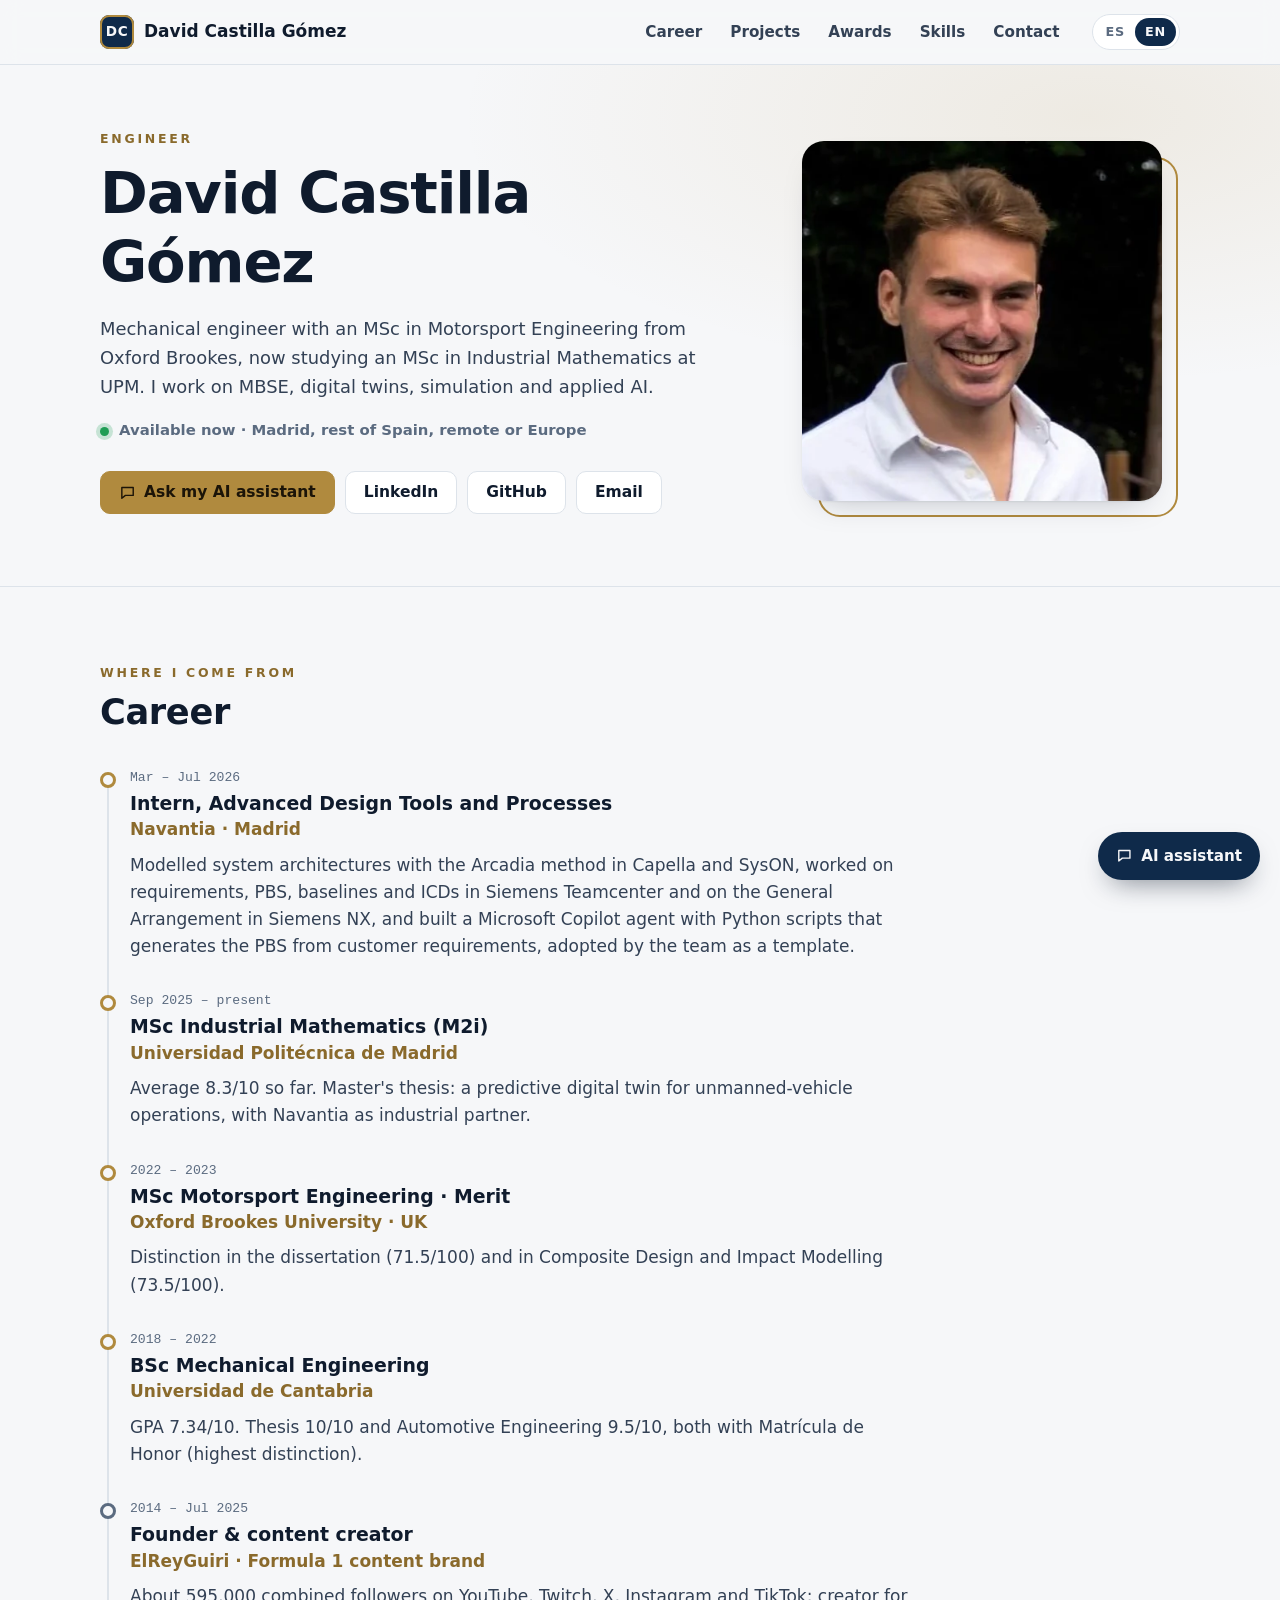
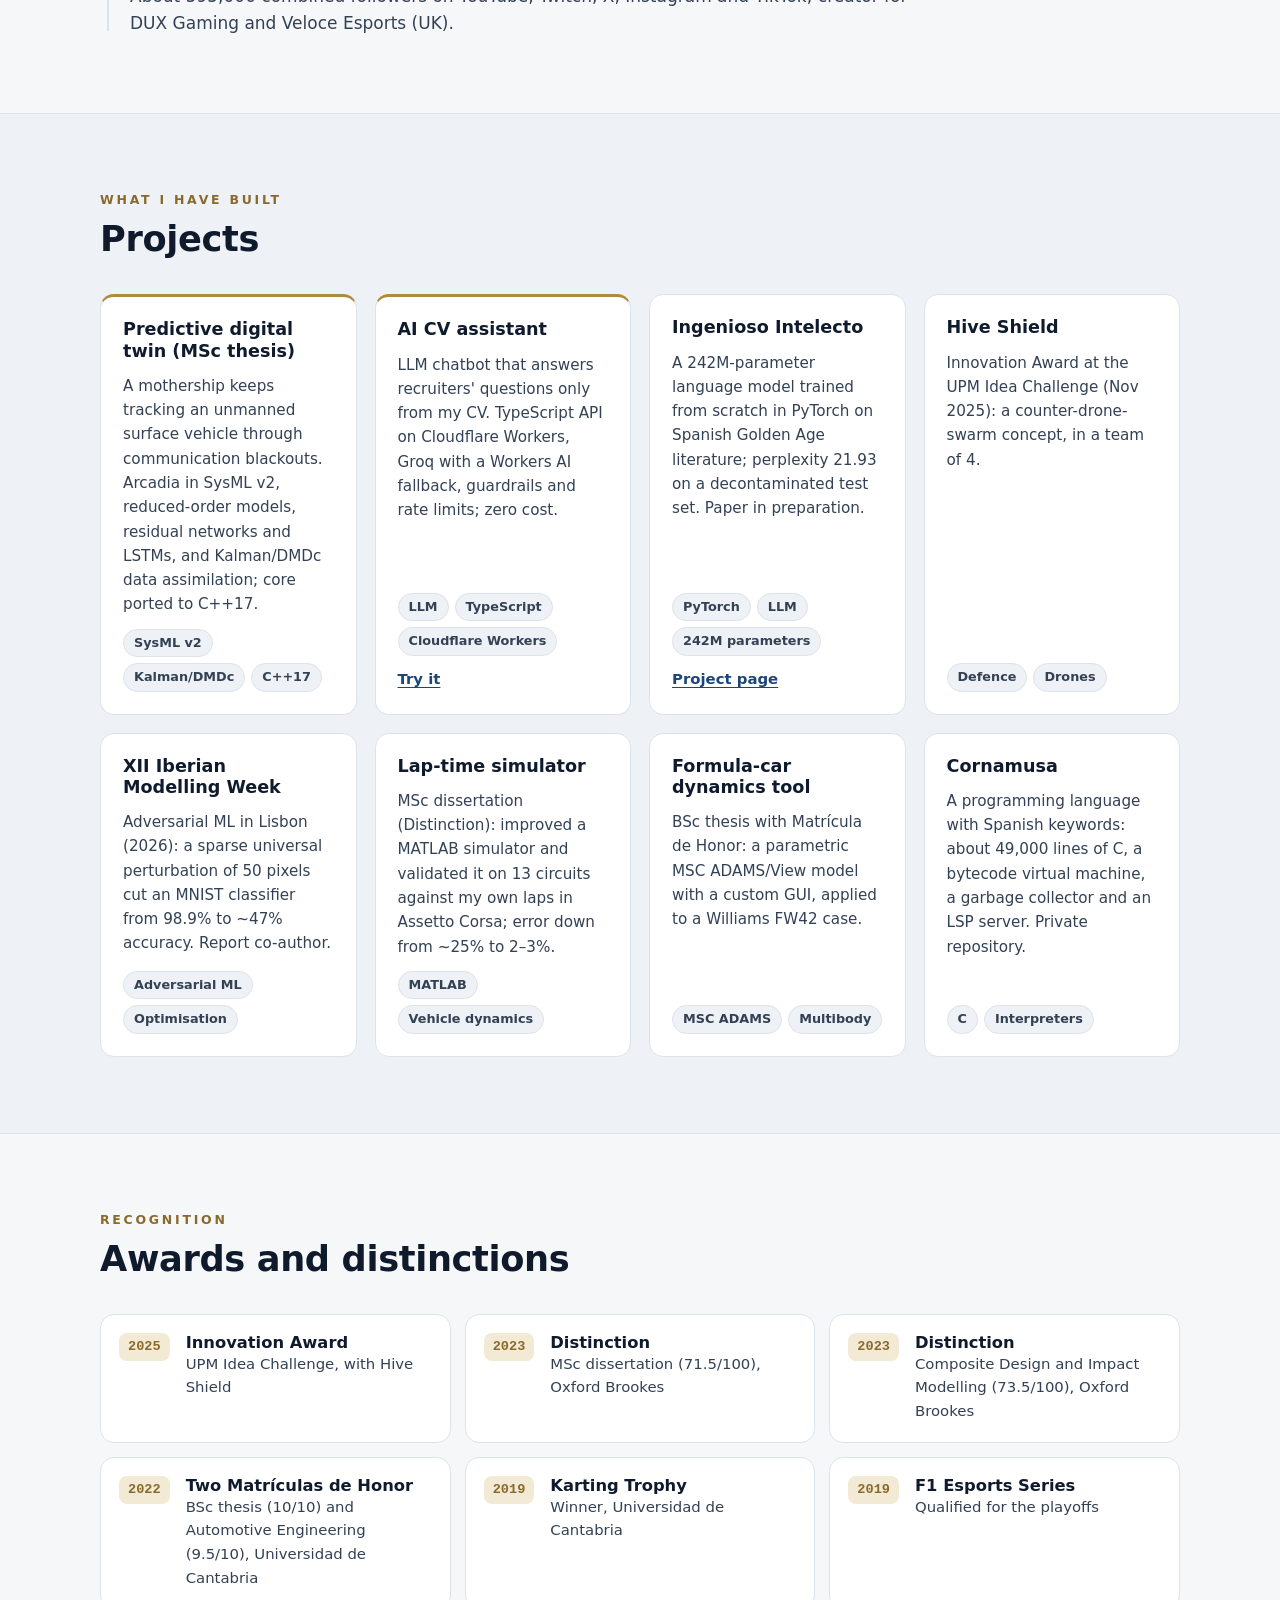
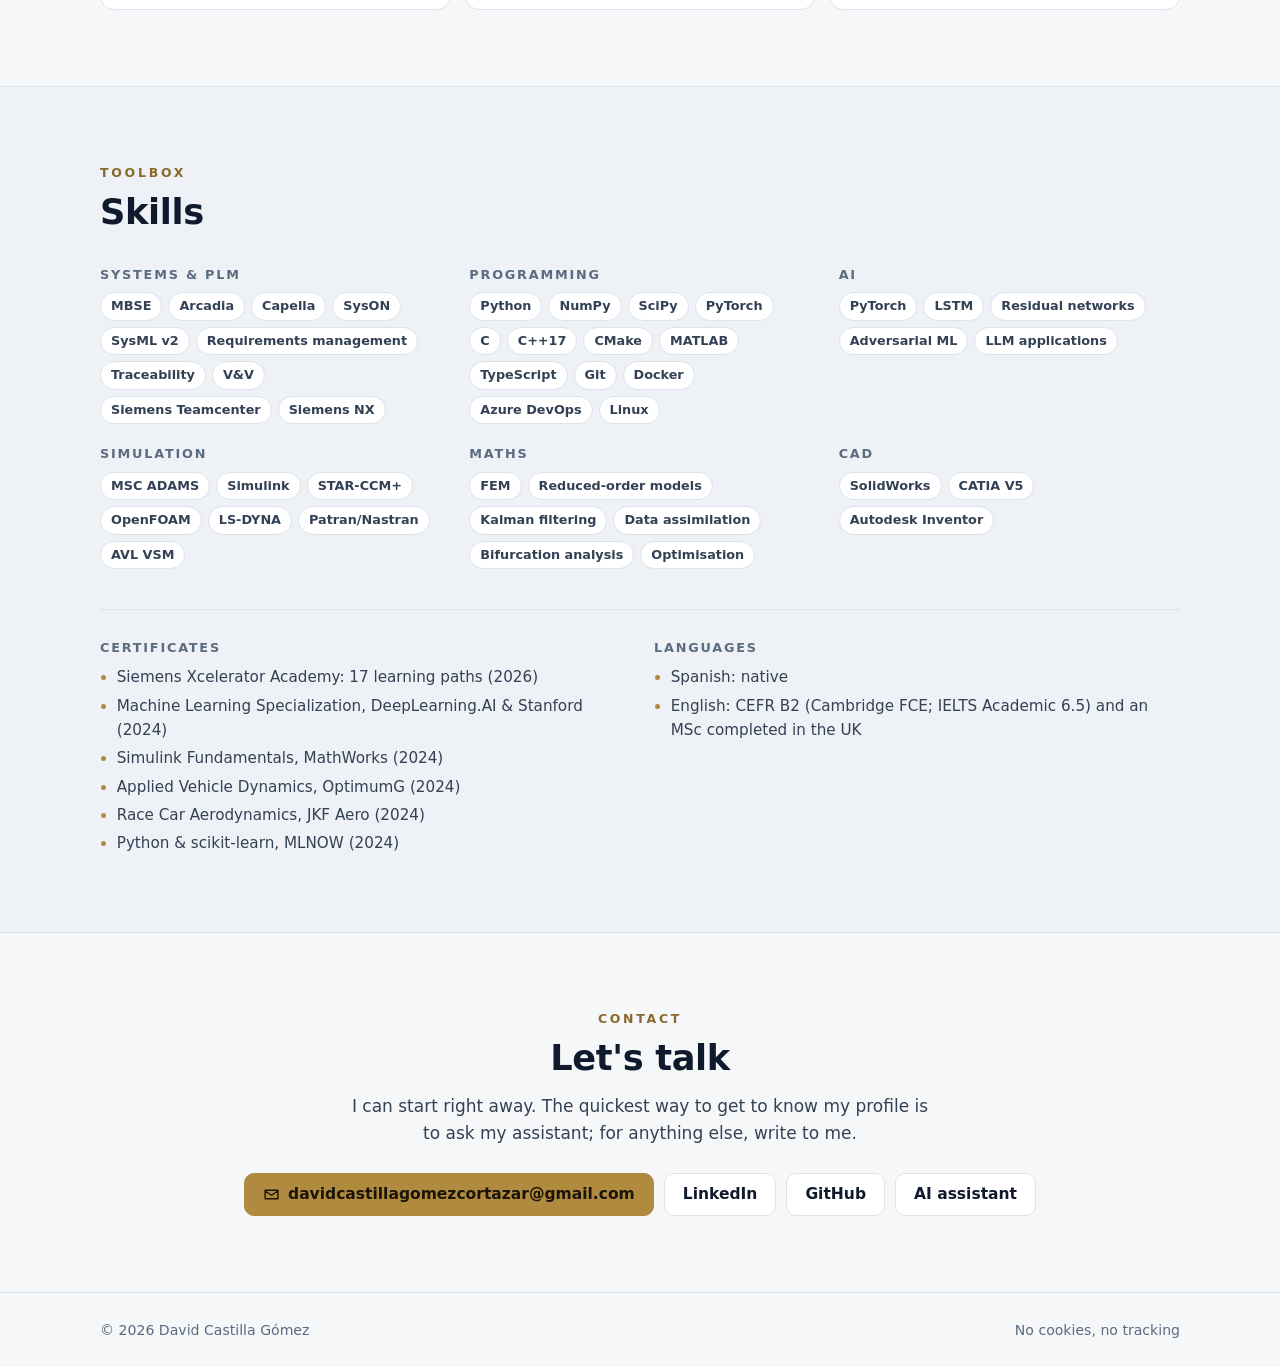
==== index.html @ 148edd73 "Web personal de David Castilla Gómez" ====
<!doctype html>
<html lang="es">
<head>
  <meta charset="utf-8">
  <meta name="viewport" content="width=device-width, initial-scale=1">
  <meta http-equiv="Content-Security-Policy"
        content="default-src 'self'; script-src 'self'; style-src 'self'; img-src 'self' data:; frame-src 'self'; connect-src 'none'; base-uri 'none'; form-action 'none'; object-src 'none'">
  <meta name="referrer" content="strict-origin-when-cross-origin">
  <meta name="theme-color" content="#f6f7f9" media="(prefers-color-scheme: light)">
  <meta name="theme-color" content="#0a111c" media="(prefers-color-scheme: dark)">
  <title>David Castilla Gómez · Ingeniero</title>
  <meta name="description" content="Ingeniero: MBSE, gemelos digitales, simulación e IA aplicada. Pregunta a mi asistente de IA por mi perfil.">
  <link rel="icon" href="favicon.svg" type="image/svg+xml">
  <link rel="stylesheet" href="web.css">
  <script src="web.js" defer></script>
</head>
<body>
  <a class="skip-link" href="#main" data-i18n="skip">Saltar al contenido</a>

  <header class="topbar">
    <div class="container topbar-inner">
      <a class="brand" href="#top" aria-label="David Castilla Gómez">
        <span class="brand-mark" aria-hidden="true">DC</span>
        <span class="brand-name">David Castilla Gómez</span>
      </a>

      <nav class="nav" data-i18n-aria="navLabel" aria-label="Secciones">
        <button type="button" class="nav-toggle" aria-expanded="false" aria-controls="nav-list"
                data-i18n-aria="menu" aria-label="Menú">
          <svg viewBox="0 0 24 24" aria-hidden="true" focusable="false"><path d="M4 7h16M4 12h16M4 17h16"/></svg>
        </button>
        <ul id="nav-list" class="nav-list">
          <li><a href="#trayectoria" data-i18n="navPath">Trayectoria</a></li>
          <li><a href="#proyectos" data-i18n="navProjects">Proyectos</a></li>
          <li><a href="#premios" data-i18n="navAwards">Premios</a></li>
          <li><a href="#habilidades" data-i18n="navSkills">Habilidades</a></li>
          <li><a href="#contacto" data-i18n="navContact">Contacto</a></li>
        </ul>
      </nav>

      <div class="lang-switch" role="group" data-i18n-aria="langGroup" aria-label="Idioma">
        <button type="button" class="lang-button" data-lang="es" aria-pressed="true" lang="es">ES</button>
        <button type="button" class="lang-button" data-lang="en" aria-pressed="false" lang="en">EN</button>
      </div>
    </div>
  </header>

  <main id="main">
    <!-- ------------------------------------------------------------------ portada -->
    <section class="hero" id="top">
      <div class="container hero-inner">
        <div class="hero-text">
          <p class="kicker" data-i18n="kicker">Ingeniero</p>
          <h1>David Castilla Gómez</h1>
          <p class="lead" data-i18n="lead">Ingeniero mecánico con un MSc en Motorsport Engineering por Oxford Brookes, cursando el Máster en Matemática Industrial en la UPM. Trabajo en MBSE, gemelos digitales, simulación e IA aplicada.</p>
          <p class="availability"><span class="pulse" aria-hidden="true"></span><span data-i18n="availability">Disponible ya · Madrid, resto de España, remoto o Europa</span></p>
          <div class="hero-actions">
            <button type="button" class="btn btn-primary js-open-chat">
              <svg viewBox="0 0 24 24" aria-hidden="true" focusable="false"><path d="M4 5h16v11H9l-5 4z"/></svg>
              <span data-i18n="ctaChat">Pregunta a mi asistente de IA</span>
            </button>
            <a class="btn btn-ghost" href="https://www.linkedin.com/in/david-castilla-gomez/" rel="noopener noreferrer">LinkedIn</a>
            <a class="btn btn-ghost" href="https://github.com/David-Castilla-Gomez" rel="noopener noreferrer">GitHub</a>
            <a class="btn btn-ghost" href="mailto:davidcastillagomezcortazar@gmail.com">Email</a>
          </div>
        </div>
        <figure class="portrait">
          <picture>
            <source srcset="img/david.webp" type="image/webp">
            <img src="img/david.jpg" width="433" height="433" alt="David Castilla Gómez" data-i18n-alt="photoAlt">
          </picture>
        </figure>
      </div>
    </section>

    <!-- ------------------------------------------------------------------ trayectoria -->
    <section class="section" id="trayectoria" aria-labelledby="t-path">
      <div class="container">
        <p class="eyebrow" data-i18n="pathEyebrow">De dónde vengo</p>
        <h2 id="t-path" data-i18n="pathTitle">Trayectoria</h2>
        <ol class="timeline">
          <li class="tl-item">
            <p class="tl-date" data-i18n="p1date">mar – jul 2026</p>
            <h3 data-i18n="p1title">Becario en Herramientas y Procesos de Diseño Avanzados</h3>
            <p class="tl-org" data-i18n="p1org">Navantia · Madrid</p>
            <p data-i18n="p1text">Modelé arquitecturas con el método Arcadia en Capella y SysON, trabajé en requisitos, PBS, líneas base e ICD en Siemens Teamcenter y en la Disposición General en Siemens NX, y desarrollé un agente de Microsoft Copilot con scripts de Python que genera el PBS a partir de los requisitos del cliente, adoptado por el equipo como plantilla.</p>
          </li>
          <li class="tl-item">
            <p class="tl-date" data-i18n="p2date">sep 2025 – actualidad</p>
            <h3 data-i18n="p2title">Máster en Matemática Industrial (M2i)</h3>
            <p class="tl-org" data-i18n="p2org">Universidad Politécnica de Madrid</p>
            <p data-i18n="p2text">Media de 8,3/10 hasta ahora. TFM: gemelo digital predictivo para operaciones con vehículos no tripulados, con Navantia como socio industrial.</p>
          </li>
          <li class="tl-item">
            <p class="tl-date">2022 – 2023</p>
            <h3 data-i18n="p3title">MSc Motorsport Engineering · Merit</h3>
            <p class="tl-org" data-i18n="p3org">Oxford Brookes University · Reino Unido</p>
            <p data-i18n="p3text">Distinction en el proyecto final (71,5/100) y en Composite Design and Impact Modelling (73,5/100).</p>
          </li>
          <li class="tl-item">
            <p class="tl-date">2018 – 2022</p>
            <h3 data-i18n="p4title">Grado en Ingeniería Mecánica</h3>
            <p class="tl-org">Universidad de Cantabria</p>
            <p data-i18n="p4text">Nota media 7,34/10. TFG 10/10 y Automóviles 9,5/10, ambos con Matrícula de Honor.</p>
          </li>
          <li class="tl-item tl-item-side">
            <p class="tl-date" data-i18n="p5date">2014 – jul 2025</p>
            <h3 data-i18n="p5title">Fundador y creador de contenido</h3>
            <p class="tl-org" data-i18n="p5org">ElReyGuiri · marca de contenido de Fórmula 1</p>
            <p data-i18n="p5text">Unos 595.000 seguidores entre YouTube, Twitch, X, Instagram y TikTok; creador para DUX Gaming y Veloce Esports (Reino Unido).</p>
          </li>
        </ol>
      </div>
    </section>

    <!-- ------------------------------------------------------------------ proyectos -->
    <section class="section section-alt" id="proyectos" aria-labelledby="t-projects">
      <div class="container">
        <p class="eyebrow" data-i18n="projectsEyebrow">Lo que he construido</p>
        <h2 id="t-projects" data-i18n="projectsTitle">Proyectos</h2>
        <div class="cards">
          <article class="card card-feature">
            <h3 data-i18n="c1title">Gemelo digital predictivo (TFM)</h3>
            <p data-i18n="c1text">Una nave nodriza mantiene el seguimiento de un vehículo de superficie no tripulado durante cortes de comunicaciones. Arcadia en SysML v2, modelos de orden reducido, redes residuales y LSTM y asimilación de datos Kalman/DMDc; núcleo reescrito en C++17.</p>
            <ul class="tags"><li>SysML v2</li><li>Kalman/DMDc</li><li>C++17</li></ul>
          </article>
          <article class="card card-feature">
            <h3 data-i18n="c2title">Asistente de CV con IA</h3>
            <p data-i18n="c2text">Chatbot LLM que responde a reclutadores solo con mi CV. API en TypeScript sobre Cloudflare Workers, Groq con respaldo en Workers AI, salvaguardas y límites de uso; coste cero.</p>
            <ul class="tags"><li>LLM</li><li>TypeScript</li><li>Cloudflare Workers</li></ul>
            <button type="button" class="card-link js-open-chat" data-i18n="c2cta">Pruébalo</button>
          </article>
          <article class="card">
            <h3>Ingenioso Intelecto</h3>
            <p data-i18n="c3text">Modelo de lenguaje de 242M parámetros entrenado desde cero en PyTorch con literatura del Siglo de Oro; perplejidad 21,93 en un conjunto de prueba descontaminado. Artículo en preparación.</p>
            <ul class="tags"><li>PyTorch</li><li>LLM</li><li data-i18n="c3tag">242M parámetros</li></ul>
            <a class="card-link" href="https://github.com/David-Castilla-Gomez/ingenioso-intelecto" rel="noopener noreferrer" data-i18n="c3cta">Página del proyecto</a>
          </article>
          <article class="card">
            <h3>Hive Shield</h3>
            <p data-i18n="c4text">Premio a la Innovación en el UPM Idea Challenge (nov 2025): concepto contra enjambres de drones, en un equipo de 4.</p>
            <ul class="tags"><li data-i18n="c4tag1">Defensa</li><li>Drones</li></ul>
          </article>
          <article class="card">
            <h3>XII Iberian Modelling Week</h3>
            <p data-i18n="c5text">ML adversarial en Lisboa (2026): una perturbación universal dispersa de 50 píxeles bajó un clasificador MNIST del 98,9 % a ~47 % de exactitud. Coautor del informe.</p>
            <ul class="tags"><li data-i18n="c5tag1">ML adversarial</li><li data-i18n="c5tag2">Optimización</li></ul>
          </article>
          <article class="card">
            <h3 data-i18n="c6title">Simulador de tiempo por vuelta</h3>
            <p data-i18n="c6text">Proyecto final del MSc (Distinction): mejoré un simulador en MATLAB y lo validé en 13 circuitos frente a mis vueltas en Assetto Corsa; el error bajó de ~25 % a 2–3 %.</p>
            <ul class="tags"><li>MATLAB</li><li data-i18n="c6tag2">Dinámica vehicular</li></ul>
          </article>
          <article class="card">
            <h3 data-i18n="c7title">Dinámica de un monoplaza</h3>
            <p data-i18n="c7text">TFG con Matrícula de Honor: modelo paramétrico en MSC ADAMS/View con interfaz propia, aplicado a un Williams FW42.</p>
            <ul class="tags"><li>MSC ADAMS</li><li data-i18n="c7tag2">Multicuerpo</li></ul>
          </article>
          <article class="card">
            <h3>Cornamusa</h3>
            <p data-i18n="c8text">Lenguaje de programación con palabras clave en español: unas 49.000 líneas de C, máquina virtual de bytecode, recolector de basura y servidor LSP. Repositorio privado.</p>
            <ul class="tags"><li>C</li><li data-i18n="c8tag2">Intérpretes</li></ul>
          </article>
        </div>
      </div>
    </section>

    <!-- ------------------------------------------------------------------ premios -->
    <section class="section" id="premios" aria-labelledby="t-awards">
      <div class="container">
        <p class="eyebrow" data-i18n="awardsEyebrow">Reconocimientos</p>
        <h2 id="t-awards" data-i18n="awardsTitle">Premios y distinciones</h2>
        <ul class="awards">
          <li><span class="award-year">2025</span><div><h3 data-i18n="a1title">Premio a la Innovación</h3><p data-i18n="a1text">UPM Idea Challenge, con Hive Shield</p></div></li>
          <li><span class="award-year">2023</span><div><h3>Distinction</h3><p data-i18n="a2text">Proyecto final del MSc (71,5/100), Oxford Brookes</p></div></li>
          <li><span class="award-year">2023</span><div><h3>Distinction</h3><p data-i18n="a3text">Composite Design and Impact Modelling (73,5/100), Oxford Brookes</p></div></li>
          <li><span class="award-year">2022</span><div><h3 data-i18n="a4title">Dos Matrículas de Honor</h3><p data-i18n="a4text">TFG (10/10) y Automóviles (9,5/10), Universidad de Cantabria</p></div></li>
          <li><span class="award-year">2019</span><div><h3 data-i18n="a5title">Trofeo de Karting</h3><p data-i18n="a5text">Ganador, Universidad de Cantabria</p></div></li>
          <li><span class="award-year">2019</span><div><h3>F1 Esports Series</h3><p data-i18n="a6text">Clasificado para los playoffs</p></div></li>
        </ul>
      </div>
    </section>

    <!-- ------------------------------------------------------------------ habilidades -->
    <section class="section section-alt" id="habilidades" aria-labelledby="t-skills">
      <div class="container">
        <p class="eyebrow" data-i18n="skillsEyebrow">Herramientas</p>
        <h2 id="t-skills" data-i18n="skillsTitle">Habilidades</h2>
        <div class="skills">
          <div class="skill-group">
            <h3 data-i18n="s1title">Sistemas y PLM</h3>
            <ul class="chips"><li>MBSE</li><li>Arcadia</li><li>Capella</li><li>SysON</li><li>SysML v2</li><li data-i18n="s1req">Gestión de requisitos</li><li data-i18n="s1trace">Trazabilidad</li><li>V&amp;V</li><li>Siemens Teamcenter</li><li>Siemens NX</li></ul>
          </div>
          <div class="skill-group">
            <h3 data-i18n="s2title">Programación</h3>
            <ul class="chips"><li>Python</li><li>NumPy</li><li>SciPy</li><li>PyTorch</li><li>C</li><li>C++17</li><li>CMake</li><li>MATLAB</li><li>TypeScript</li><li>Git</li><li>Docker</li><li>Azure DevOps</li><li>Linux</li></ul>
          </div>
          <div class="skill-group">
            <h3 data-i18n="s3title">IA</h3>
            <ul class="chips"><li>PyTorch</li><li>LSTM</li><li data-i18n="s3res">Redes residuales</li><li data-i18n="s3adv">ML adversarial</li><li data-i18n="s3llm">Aplicaciones con LLM</li></ul>
          </div>
          <div class="skill-group">
            <h3 data-i18n="s4title">Simulación</h3>
            <ul class="chips"><li>MSC ADAMS</li><li>Simulink</li><li>STAR-CCM+</li><li>OpenFOAM</li><li>LS-DYNA</li><li>Patran/Nastran</li><li>AVL VSM</li></ul>
          </div>
          <div class="skill-group">
            <h3 data-i18n="s5title">Matemáticas</h3>
            <ul class="chips"><li data-i18n="s5fem">MEF</li><li data-i18n="s5rom">Modelos de orden reducido</li><li data-i18n="s5kalman">Filtro de Kalman</li><li data-i18n="s5da">Asimilación de datos</li><li data-i18n="s5bif">Bifurcaciones</li><li data-i18n="s5opt">Optimización</li></ul>
          </div>
          <div class="skill-group">
            <h3>CAD</h3>
            <ul class="chips"><li>SolidWorks</li><li>CATIA V5</li><li>Autodesk Inventor</li></ul>
          </div>
        </div>

        <div class="extras">
          <div>
            <h3 data-i18n="certsTitle">Certificados</h3>
            <ul class="plain-list">
              <li data-i18n="cert1">Siemens Xcelerator Academy: 17 itinerarios (2026)</li>
              <li>Machine Learning Specialization, DeepLearning.AI &amp; Stanford (2024)</li>
              <li>Simulink Fundamentals, MathWorks (2024)</li>
              <li>Applied Vehicle Dynamics, OptimumG (2024)</li>
              <li>Race Car Aerodynamics, JKF Aero (2024)</li>
              <li>Python &amp; scikit-learn, MLNOW (2024)</li>
            </ul>
          </div>
          <div>
            <h3 data-i18n="langsTitle">Idiomas</h3>
            <ul class="plain-list">
              <li data-i18n="lang1">Español: nativo</li>
              <li data-i18n="lang2">Inglés: B2 del MCER (Cambridge FCE; IELTS Academic 6,5) y MSc cursado en el Reino Unido</li>
            </ul>
          </div>
        </div>
      </div>
    </section>

    <!-- ------------------------------------------------------------------ contacto -->
    <section class="section contact" id="contacto" aria-labelledby="t-contact">
      <div class="container contact-inner">
        <p class="eyebrow" data-i18n="contactEyebrow">Contacto</p>
        <h2 id="t-contact" data-i18n="contactTitle">Hablemos</h2>
        <p class="contact-text" data-i18n="contactText">Estoy disponible para incorporarme ya. La forma más rápida de conocer mi perfil es preguntar a mi asistente; para todo lo demás, escríbeme.</p>
        <div class="contact-actions">
          <a class="btn btn-primary" href="mailto:davidcastillagomezcortazar@gmail.com">
            <svg viewBox="0 0 24 24" aria-hidden="true" focusable="false"><path d="M3 6h18v12H3z M3 7l9 6 9-6"/></svg>
            <span>davidcastillagomezcortazar@gmail.com</span>
          </a>
          <a class="btn btn-ghost" href="https://www.linkedin.com/in/david-castilla-gomez/" rel="noopener noreferrer">LinkedIn</a>
          <a class="btn btn-ghost" href="https://github.com/David-Castilla-Gomez" rel="noopener noreferrer">GitHub</a>
          <button type="button" class="btn btn-ghost js-open-chat" data-i18n="ctaChatShort">Asistente de IA</button>
        </div>
      </div>
    </section>
  </main>

  <footer class="footer">
    <div class="container footer-inner">
      <p>© 2026 David Castilla Gómez</p>
      <p data-i18n="footerPrivacy">Sin cookies ni seguimiento</p>
    </div>
  </footer>

  <!-- Chat: se carga solo cuando alguien lo abre (así no se gasta cupo ni se pide verificación). -->
  <button type="button" class="chat-fab js-open-chat" aria-controls="chat-drawer">
    <svg viewBox="0 0 24 24" aria-hidden="true" focusable="false"><path d="M4 5h16v11H9l-5 4z"/></svg>
    <span data-i18n="fab">Asistente de IA</span>
  </button>

  <div class="drawer" id="chat-drawer" hidden>
    <div class="drawer-backdrop" data-close></div>
    <div class="drawer-panel" role="dialog" aria-modal="true" aria-labelledby="drawer-title">
      <div class="drawer-head">
        <h2 id="drawer-title" data-i18n="drawerTitle">Asistente de IA</h2>
        <button type="button" class="drawer-close" data-close data-i18n-aria="close" aria-label="Cerrar">
          <svg viewBox="0 0 24 24" aria-hidden="true" focusable="false"><path d="M6 6l12 12M18 6L6 18"/></svg>
        </button>
      </div>
      <iframe id="chat-frame" class="drawer-frame" data-i18n-title="frameTitle" title="Asistente de IA de David"></iframe>
    </div>
  </div>
</body>
</html>
---- web.css ----
/* Web personal de David Castilla Gómez.
   Sobria, de ingeniería: azul marino y latón (el latón enlaza con el dorado del chat).
   Sin fuentes ni recursos externos: todo sale del propio sitio. */

:root {
  --bg: #f6f7f9;
  --surface: #ffffff;
  --surface-2: #eef1f5;
  --ink: #0f1b2d;
  --ink-2: #334155;
  --muted: #5b6b80;
  --line: #dde3ea;
  --navy: #0f2a4a;
  --link: #1d4577;
  --brass: #b08a3e;
  --brass-strong: #8a6a2c;
  --brass-soft: #f3ead6;
  --on-brass: #1b1408;
  --shadow: 0 1px 2px rgba(15, 27, 45, 0.06), 0 14px 34px -20px rgba(15, 27, 45, 0.35);
  --radius: 14px;
  --font: system-ui, -apple-system, "Segoe UI", Roboto, "Helvetica Neue", Arial, sans-serif;
  --mono: ui-monospace, "SF Mono", "Cascadia Mono", Consolas, "Liberation Mono", monospace;
  --topbar-h: 64px;
  color-scheme: light;
}

@media (prefers-color-scheme: dark) {
  :root {
    --bg: #0a111c;
    --surface: #101a28;
    --surface-2: #132033;
    --ink: #e8eef6;
    --ink-2: #c3cfdd;
    --muted: #93a3b8;
    --line: #22324a;
    --navy: #cfe0f5;
    --link: #9dc0ea;
    --brass: #d3ae5f;
    --brass-strong: #e2c27f;
    --brass-soft: #2a2415;
    --on-brass: #1b1408;
    --shadow: 0 16px 36px -22px rgba(0, 0, 0, 0.8);
    color-scheme: dark;
  }
}

*,
*::before,
*::after {
  box-sizing: border-box;
}

[hidden] {
  display: none !important;
}

html {
  -webkit-text-size-adjust: 100%;
  scroll-behavior: smooth;
  scroll-padding-top: calc(var(--topbar-h) + 12px);
}

body {
  margin: 0;
  background: var(--bg);
  color: var(--ink);
  font-family: var(--font);
  font-size: 17px;
  line-height: 1.6;
}

h1,
h2,
h3 {
  margin: 0;
  line-height: 1.2;
  text-wrap: balance;
}

p {
  margin: 0;
}

a {
  color: var(--link);
  text-underline-offset: 3px;
}

:focus-visible {
  outline: 3px solid var(--brass);
  outline-offset: 2px;
}

svg {
  width: 1.1em;
  height: 1.1em;
  flex: none;
  fill: none;
  stroke: currentColor;
  stroke-width: 2;
  stroke-linecap: round;
  stroke-linejoin: round;
}

.container {
  width: 100%;
  max-width: 1120px;
  margin-inline: auto;
  padding-inline: 20px;
}

.skip-link {
  position: absolute;
  left: 12px;
  top: -60px;
  z-index: 100;
  padding: 8px 14px;
  border-radius: 8px;
  background: var(--brass);
  color: var(--on-brass);
  font-weight: 700;
}

.skip-link:focus {
  top: 12px;
}

/* ---------------------------------------------------------------- barra superior */

.topbar {
  position: sticky;
  top: 0;
  z-index: 20;
  background: color-mix(in srgb, var(--bg) 88%, transparent);
  backdrop-filter: saturate(1.4) blur(10px);
  border-bottom: 1px solid var(--line);
}

.topbar-inner {
  height: var(--topbar-h);
  display: flex;
  align-items: center;
  gap: 20px;
}

.brand {
  display: flex;
  align-items: center;
  gap: 10px;
  color: var(--ink);
  font-weight: 800;
  text-decoration: none;
  margin-right: auto;
}

.brand-mark {
  display: grid;
  place-items: center;
  width: 34px;
  height: 34px;
  border-radius: 9px;
  background: var(--navy);
  color: var(--bg);
  font-size: 0.85rem;
  letter-spacing: 0.04em;
  box-shadow: inset 0 0 0 2px var(--brass);
}

.nav-list {
  display: flex;
  gap: 4px;
  margin: 0;
  padding: 0;
  list-style: none;
}

.nav-list a {
  display: block;
  padding: 8px 12px;
  border-radius: 8px;
  color: var(--ink-2);
  font-size: 0.95rem;
  font-weight: 600;
  text-decoration: none;
}

.nav-list a:hover {
  background: var(--surface-2);
  color: var(--ink);
}

.nav-toggle {
  display: none;
  width: 40px;
  height: 40px;
  border: 1px solid var(--line);
  border-radius: 10px;
  background: var(--surface);
  color: var(--ink);
  cursor: pointer;
}

.nav-toggle svg {
  width: 20px;
  height: 20px;
  margin: auto;
}

.lang-switch {
  display: flex;
  padding: 3px;
  border: 1px solid var(--line);
  border-radius: 999px;
  background: var(--surface);
}

.lang-button {
  font: inherit;
  font-size: 0.8rem;
  font-weight: 800;
  letter-spacing: 0.06em;
  padding: 4px 10px;
  border: 0;
  border-radius: 999px;
  background: transparent;
  color: var(--muted);
  cursor: pointer;
}

.lang-button[aria-pressed="true"] {
  background: var(--navy);
  color: var(--bg);
}

/* ---------------------------------------------------------------- botones */

.btn {
  display: inline-flex;
  align-items: center;
  gap: 8px;
  font: inherit;
  font-size: 0.97rem;
  font-weight: 700;
  line-height: 1.2;
  padding: 11px 18px;
  border-radius: 10px;
  border: 1.5px solid transparent;
  text-decoration: none;
  cursor: pointer;
  transition: background-color 0.15s, border-color 0.15s, color 0.15s;
}

.btn-primary {
  background: var(--brass);
  border-color: var(--brass);
  color: var(--on-brass);
}

.btn-primary:hover {
  background: var(--brass-strong);
  border-color: var(--brass-strong);
}

.btn-ghost {
  background: var(--surface);
  border-color: var(--line);
  color: var(--ink);
}

.btn-ghost:hover {
  border-color: var(--brass);
}

/* ---------------------------------------------------------------- portada */

.hero {
  padding-block: 64px 72px;
  border-bottom: 1px solid var(--line);
  background:
    radial-gradient(900px 380px at 85% 10%, color-mix(in srgb, var(--brass) 12%, transparent), transparent 70%),
    var(--bg);
}

.hero-inner {
  display: grid;
  grid-template-columns: minmax(0, 1.35fr) minmax(0, 0.85fr);
  align-items: center;
  gap: 56px;
}

.kicker,
.eyebrow {
  font-size: 0.78rem;
  font-weight: 800;
  letter-spacing: 0.22em;
  text-transform: uppercase;
  color: var(--brass-strong);
}

.hero h1 {
  margin: 10px 0 18px;
  font-size: clamp(2.3rem, 5.2vw, 3.6rem);
  font-weight: 850;
  letter-spacing: -0.02em;
  color: var(--ink);
}

.lead {
  max-width: 38em;
  font-size: 1.12rem;
  color: var(--ink-2);
}

.availability {
  display: flex;
  align-items: center;
  gap: 10px;
  margin-top: 18px;
  font-size: 0.93rem;
  font-weight: 600;
  color: var(--muted);
}

.pulse {
  width: 9px;
  height: 9px;
  border-radius: 50%;
  background: #1f9d55;
  box-shadow: 0 0 0 4px color-mix(in srgb, #1f9d55 22%, transparent);
}

.hero-actions {
  display: flex;
  flex-wrap: wrap;
  gap: 10px;
  margin-top: 28px;
}

.portrait {
  position: relative;
  margin: 0;
  justify-self: center;
  width: min(100%, 360px);
}

/* Marco desplazado en latón: un guiño sobrio al marco del chat. */
.portrait::before {
  content: "";
  position: absolute;
  inset: 16px -16px -16px 16px;
  border: 2px solid var(--brass);
  border-radius: 22px;
}

.portrait img {
  position: relative;
  display: block;
  width: 100%;
  height: auto;
  aspect-ratio: 1;
  object-fit: cover;
  border-radius: 22px;
  box-shadow: var(--shadow);
}

/* ---------------------------------------------------------------- secciones */

.section {
  padding-block: 76px;
}

.section-alt {
  background: var(--surface-2);
  border-block: 1px solid var(--line);
}

.section h2 {
  margin: 8px 0 34px;
  font-size: clamp(1.7rem, 3.4vw, 2.2rem);
  font-weight: 800;
  letter-spacing: -0.01em;
}

/* Trayectoria: línea vertical con hitos de latón. */
.timeline {
  position: relative;
  margin: 0;
  padding: 0 0 0 30px;
  list-style: none;
  display: grid;
  gap: 30px;
  max-width: 820px;
}

.timeline::before {
  content: "";
  position: absolute;
  left: 7px;
  top: 6px;
  bottom: 6px;
  width: 2px;
  background: var(--line);
}

.tl-item {
  position: relative;
}

.tl-item::before {
  content: "";
  position: absolute;
  left: -30px;
  top: 5px;
  width: 16px;
  height: 16px;
  border-radius: 50%;
  background: var(--bg);
  border: 3px solid var(--brass);
}

.tl-item-side::before {
  border-color: var(--muted);
}

.tl-date {
  font-family: var(--mono);
  font-size: 0.82rem;
  color: var(--muted);
}

.tl-item h3 {
  margin-top: 4px;
  font-size: 1.18rem;
  font-weight: 750;
}

.tl-org {
  margin: 2px 0 8px;
  font-weight: 600;
  color: var(--brass-strong);
}

.tl-item p:last-child {
  color: var(--ink-2);
}

/* Proyectos. */
.cards {
  display: grid;
  grid-template-columns: repeat(auto-fill, minmax(250px, 1fr));
  gap: 18px;
}

.card {
  display: flex;
  flex-direction: column;
  gap: 12px;
  padding: 22px;
  border: 1px solid var(--line);
  border-radius: var(--radius);
  background: var(--surface);
}

.card-feature {
  border-top: 3px solid var(--brass);
}

.card h3 {
  font-size: 1.1rem;
  font-weight: 750;
}

.card p {
  color: var(--ink-2);
  font-size: 0.95rem;
}

.tags,
.chips {
  display: flex;
  flex-wrap: wrap;
  gap: 6px;
  margin: 0;
  padding: 0;
  list-style: none;
}

.tags {
  margin-top: auto;
}

.tags li,
.chips li {
  padding: 3px 10px;
  border-radius: 999px;
  background: var(--surface-2);
  border: 1px solid var(--line);
  font-size: 0.8rem;
  font-weight: 600;
  color: var(--ink-2);
}

.card-link {
  align-self: flex-start;
  padding: 0;
  border: 0;
  background: none;
  font: inherit;
  font-size: 0.93rem;
  font-weight: 700;
  color: var(--link);
  text-decoration: underline;
  text-underline-offset: 3px;
  cursor: pointer;
}

/* Premios. */
.awards {
  display: grid;
  grid-template-columns: repeat(auto-fill, minmax(300px, 1fr));
  gap: 14px;
  margin: 0;
  padding: 0;
  list-style: none;
}

.awards li {
  display: flex;
  gap: 16px;
  align-items: flex-start;
  padding: 18px;
  border: 1px solid var(--line);
  border-radius: var(--radius);
  background: var(--surface);
}

.award-year {
  flex: none;
  padding: 3px 9px;
  border-radius: 8px;
  background: var(--brass-soft);
  color: var(--brass-strong);
  font-family: var(--mono);
  font-size: 0.85rem;
  font-weight: 700;
}

.awards h3 {
  font-size: 1.02rem;
  font-weight: 750;
}

.awards p {
  color: var(--ink-2);
  font-size: 0.93rem;
}

/* Habilidades. */
.skills {
  display: grid;
  grid-template-columns: repeat(auto-fill, minmax(300px, 1fr));
  gap: 22px 28px;
}

.skill-group h3,
.extras h3 {
  margin-bottom: 10px;
  font-size: 0.8rem;
  font-weight: 800;
  letter-spacing: 0.14em;
  text-transform: uppercase;
  color: var(--muted);
}

.chips li {
  background: var(--surface);
}

.extras {
  display: grid;
  grid-template-columns: repeat(auto-fit, minmax(300px, 1fr));
  gap: 28px;
  margin-top: 40px;
  padding-top: 30px;
  border-top: 1px solid var(--line);
}

.plain-list {
  margin: 0;
  padding-left: 1.1em;
  display: grid;
  gap: 4px;
  color: var(--ink-2);
  font-size: 0.95rem;
}

.plain-list li::marker {
  color: var(--brass);
}

/* Contacto. */
.contact-inner {
  text-align: center;
  display: flex;
  flex-direction: column;
  align-items: center;
}

.contact h2 {
  margin-bottom: 14px;
}

.contact-text {
  max-width: 34em;
  color: var(--ink-2);
}

.contact-actions {
  display: flex;
  flex-wrap: wrap;
  justify-content: center;
  gap: 10px;
  margin-top: 26px;
}

.contact-actions .btn-primary span {
  overflow-wrap: anywhere;
}

.footer {
  border-top: 1px solid var(--line);
  padding-block: 26px;
  color: var(--muted);
  font-size: 0.88rem;
}

.footer-inner {
  display: flex;
  flex-wrap: wrap;
  justify-content: space-between;
  gap: 10px;
}

.footer a {
  color: inherit;
}

/* ---------------------------------------------------------------- chat */

.chat-fab {
  position: fixed;
  right: 20px;
  bottom: calc(20px + env(safe-area-inset-bottom, 0px));
  z-index: 30;
  display: inline-flex;
  align-items: center;
  gap: 8px;
  padding: 12px 18px;
  border: 0;
  border-radius: 999px;
  background: var(--navy);
  color: var(--bg);
  font: inherit;
  font-size: 0.95rem;
  font-weight: 700;
  box-shadow: 0 12px 28px -12px rgba(15, 27, 45, 0.6);
  cursor: pointer;
}

.chat-fab:hover {
  background: var(--brass);
  color: var(--on-brass);
}

.drawer {
  position: fixed;
  inset: 0;
  z-index: 50;
}

.drawer-backdrop {
  position: absolute;
  inset: 0;
  background: rgba(10, 17, 28, 0.45);
  animation: fade 0.2s ease-out;
}

.drawer-panel {
  position: absolute;
  top: 0;
  right: 0;
  bottom: 0;
  width: min(460px, 100%);
  display: flex;
  flex-direction: column;
  background: var(--surface);
  border-left: 1px solid var(--line);
  box-shadow: -18px 0 40px -24px rgba(0, 0, 0, 0.5);
  animation: slide-in 0.22s ease-out;
}

.drawer-head {
  display: flex;
  align-items: center;
  justify-content: space-between;
  gap: 12px;
  padding: 14px 18px;
  border-bottom: 1px solid var(--line);
}

.drawer-head h2 {
  font-size: 1.05rem;
  font-weight: 800;
}

.drawer-close {
  display: grid;
  place-items: center;
  width: 36px;
  height: 36px;
  border: 1px solid var(--line);
  border-radius: 9px;
  background: var(--surface);
  color: var(--ink);
  cursor: pointer;
}

.drawer-frame {
  flex: 1;
  width: 100%;
  border: 0;
  background: var(--surface);
}

body.drawer-open {
  overflow: hidden;
}

body.drawer-open .chat-fab {
  display: none;
}

@keyframes slide-in {
  from {
    transform: translateX(24px);
    opacity: 0;
  }
}

@keyframes fade {
  from {
    opacity: 0;
  }
}

/* ---------------------------------------------------------------- móvil */

@media (max-width: 860px) {
  .hero-inner {
    grid-template-columns: 1fr;
    gap: 40px;
  }
  .portrait {
    order: -1;
    width: min(62%, 260px);
    justify-self: start;
  }
}

@media (max-width: 760px) {
  .nav-toggle {
    display: grid;
  }
  .nav-list {
    display: none;
    position: absolute;
    top: var(--topbar-h);
    left: 0;
    right: 0;
    flex-direction: column;
    padding: 10px 20px 16px;
    background: var(--bg);
    border-bottom: 1px solid var(--line);
  }
  .nav-list.is-open {
    display: flex;
  }
  .brand-name {
    display: none;
  }
  .brand {
    margin-right: 0;
  }
  .nav {
    margin-right: auto;
  }
  .hero {
    padding-block: 36px 52px;
  }
  .section {
    padding-block: 56px;
  }
  .chat-fab span {
    display: none;
  }
  .chat-fab {
    padding: 14px;
  }
  .chat-fab svg {
    width: 22px;
    height: 22px;
  }
}

@media (prefers-reduced-motion: reduce) {
  html {
    scroll-behavior: auto;
  }
  .drawer-backdrop,
  .drawer-panel {
    animation: none;
  }
}
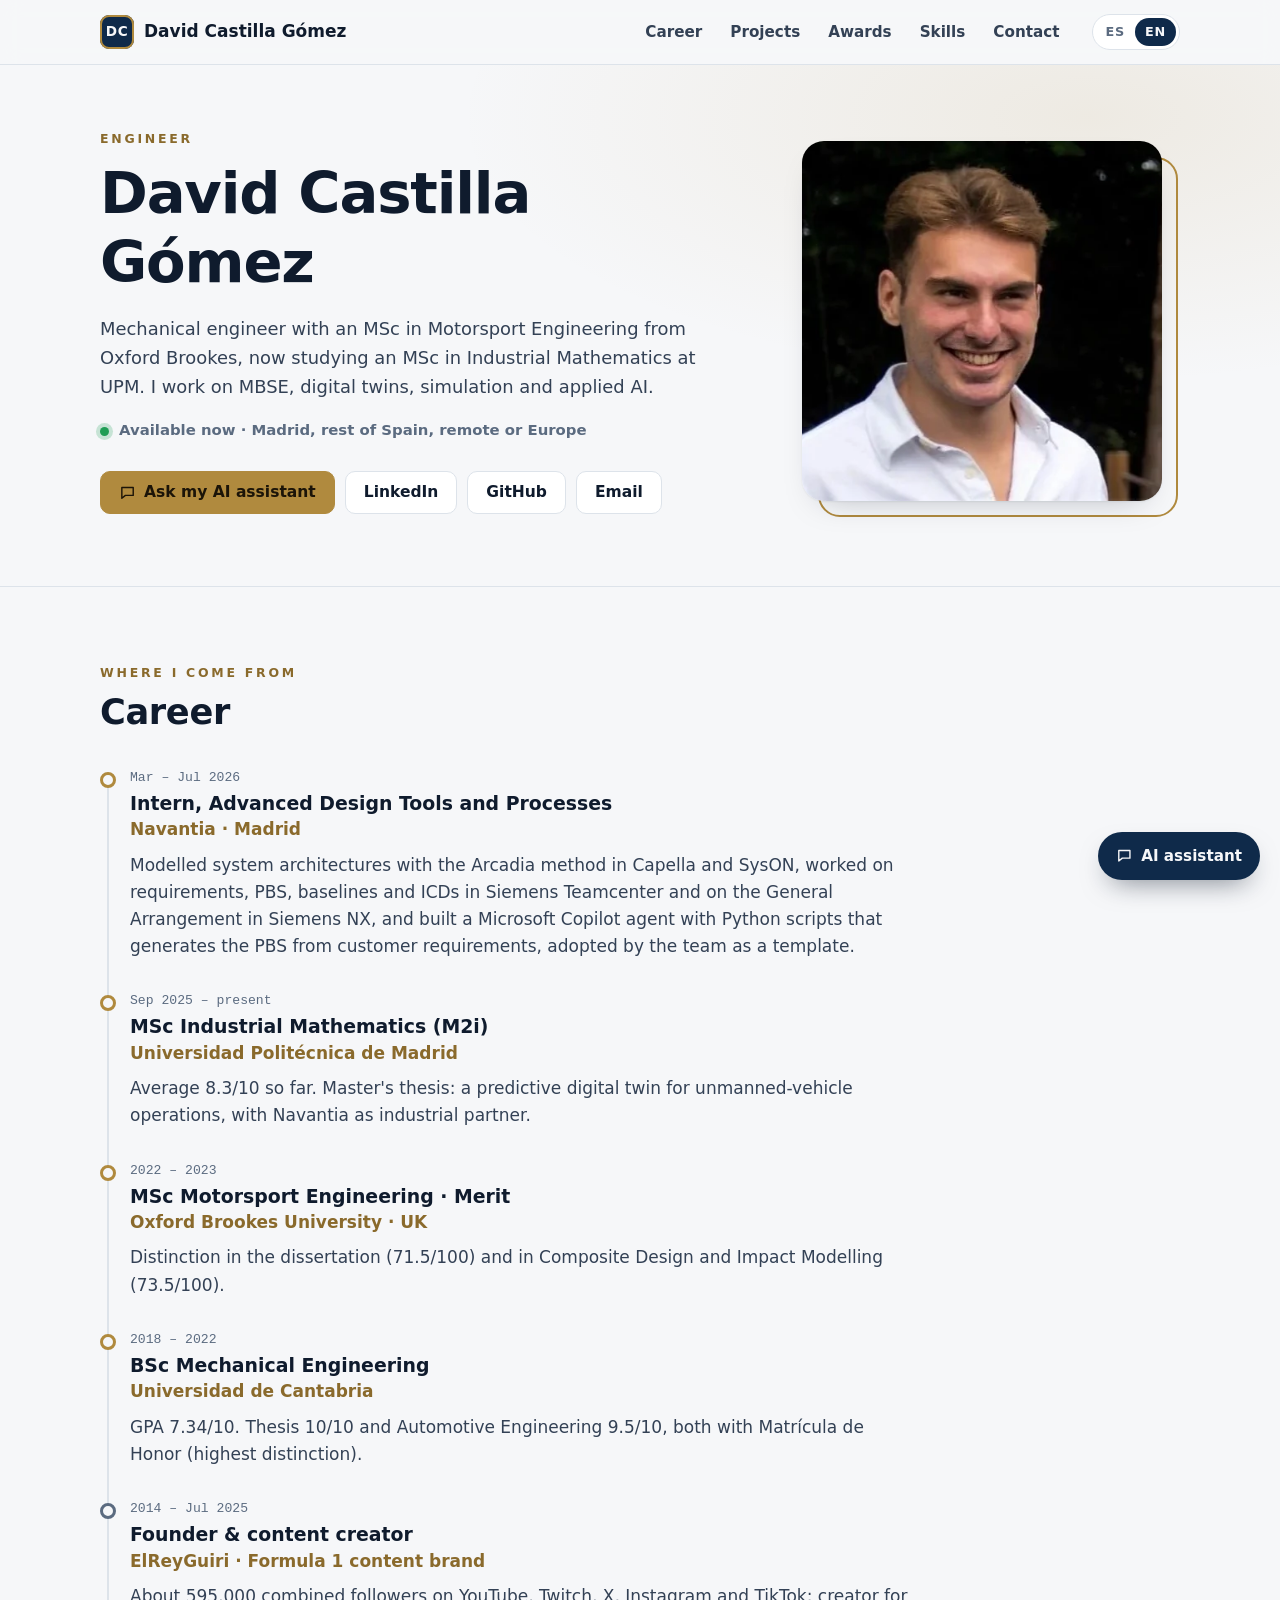
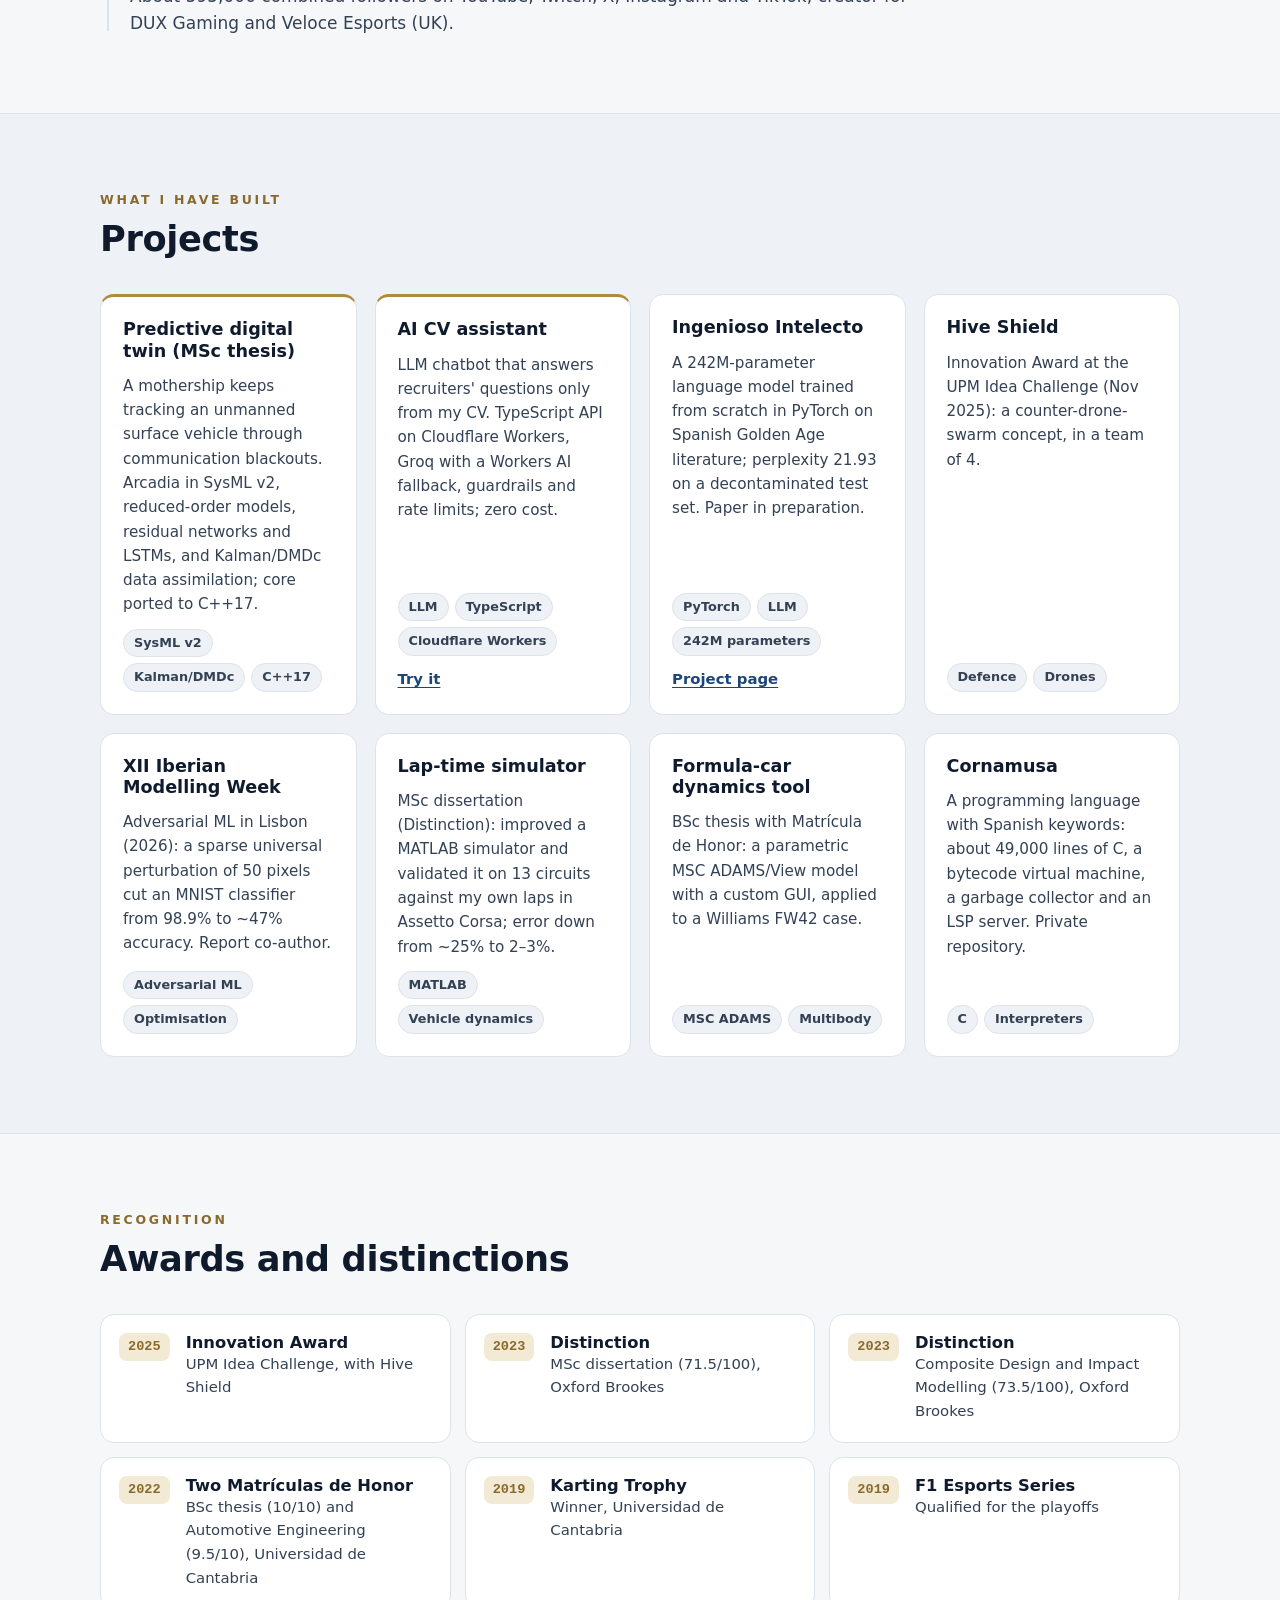
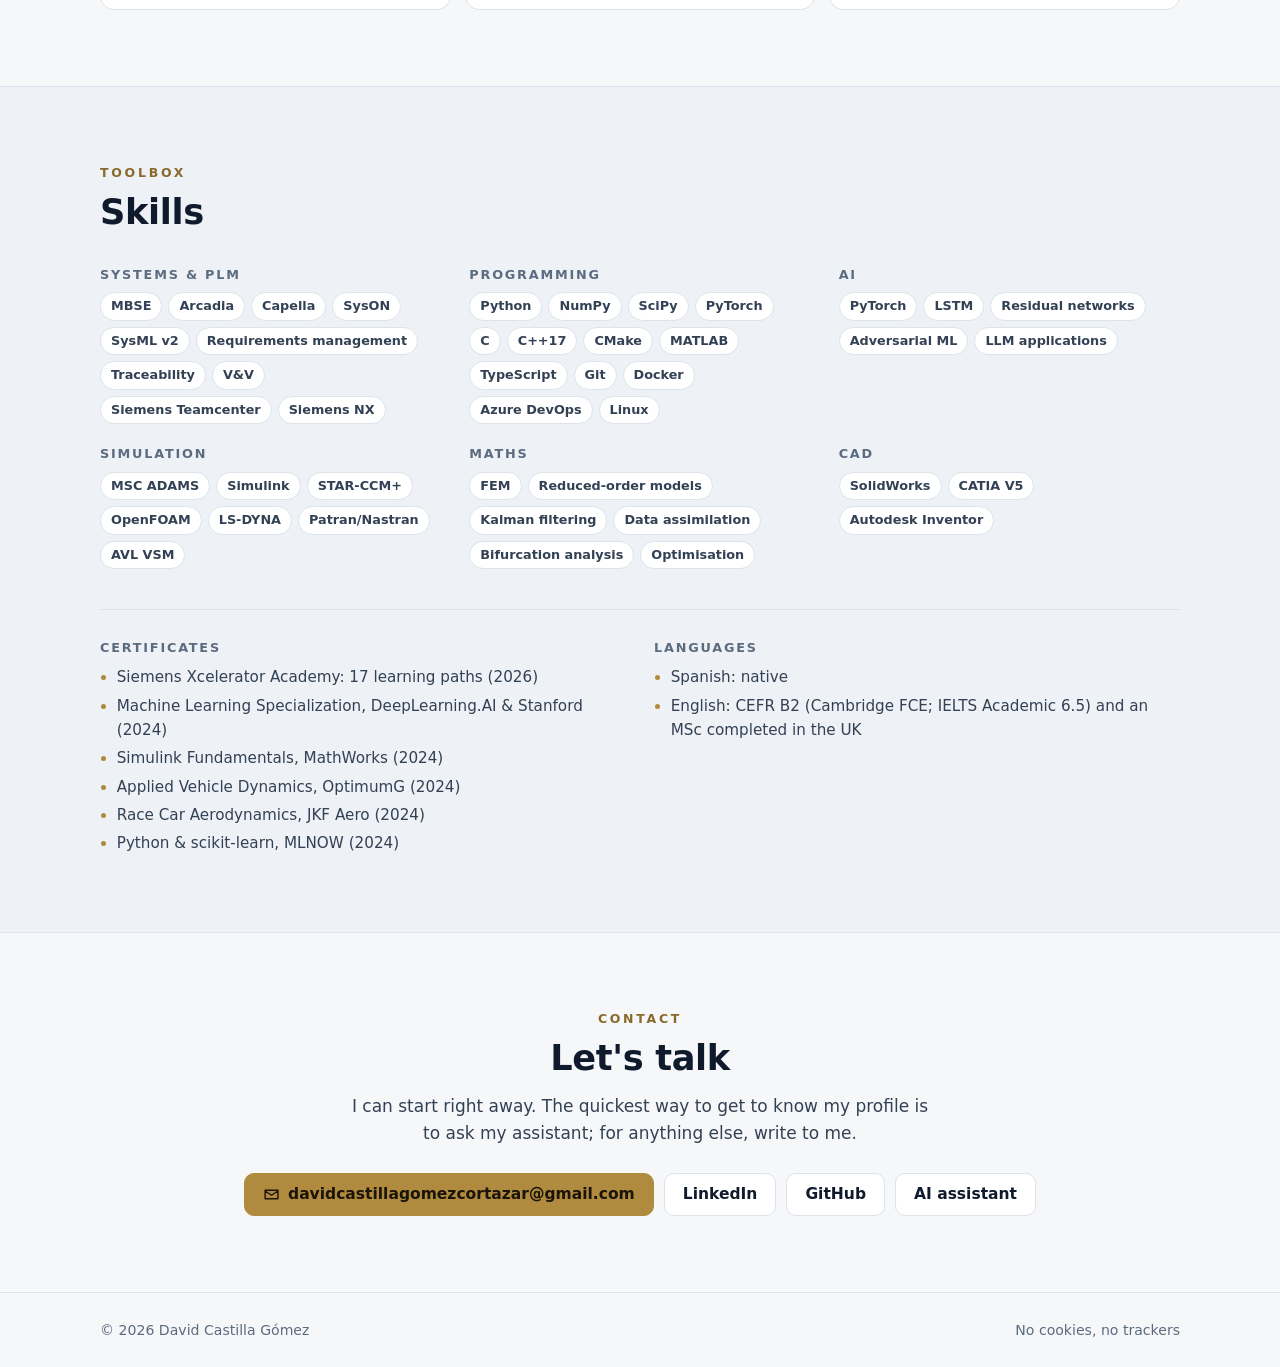
==== commit e2df634b: "Contador anónimo de visitas y chats" ====
--- a/index.html
+++ b/index.html
@@ -4,7 +4,7 @@
   <meta charset="utf-8">
   <meta name="viewport" content="width=device-width, initial-scale=1">
   <meta http-equiv="Content-Security-Policy"
-        content="default-src 'self'; script-src 'self'; style-src 'self'; img-src 'self' data:; frame-src 'self'; connect-src 'none'; base-uri 'none'; form-action 'none'; object-src 'none'">
+        content="default-src 'self'; script-src 'self'; style-src 'self'; img-src 'self' data:; frame-src 'self'; connect-src https://cv-chatbot.david-castilla.workers.dev http://localhost:8787 http://127.0.0.1:8787; base-uri 'none'; form-action 'none'; object-src 'none'">
   <meta name="referrer" content="strict-origin-when-cross-origin">
   <meta name="theme-color" content="#f6f7f9" media="(prefers-color-scheme: light)">
   <meta name="theme-color" content="#0a111c" media="(prefers-color-scheme: dark)">
@@ -12,6 +12,7 @@
   <meta name="description" content="Ingeniero: MBSE, gemelos digitales, simulación e IA aplicada. Pregunta a mi asistente de IA por mi perfil.">
   <link rel="icon" href="favicon.svg" type="image/svg+xml">
   <link rel="stylesheet" href="web.css">
+  <script src="config.js" defer></script>
   <script src="web.js" defer></script>
 </head>
 <body>
@@ -258,7 +259,7 @@
   <footer class="footer">
     <div class="container footer-inner">
       <p>© 2026 David Castilla Gómez</p>
-      <p data-i18n="footerPrivacy">Sin cookies ni seguimiento</p>
+      <p data-i18n="footerPrivacy">Sin cookies ni rastreadores</p>
     </div>
   </footer>
 
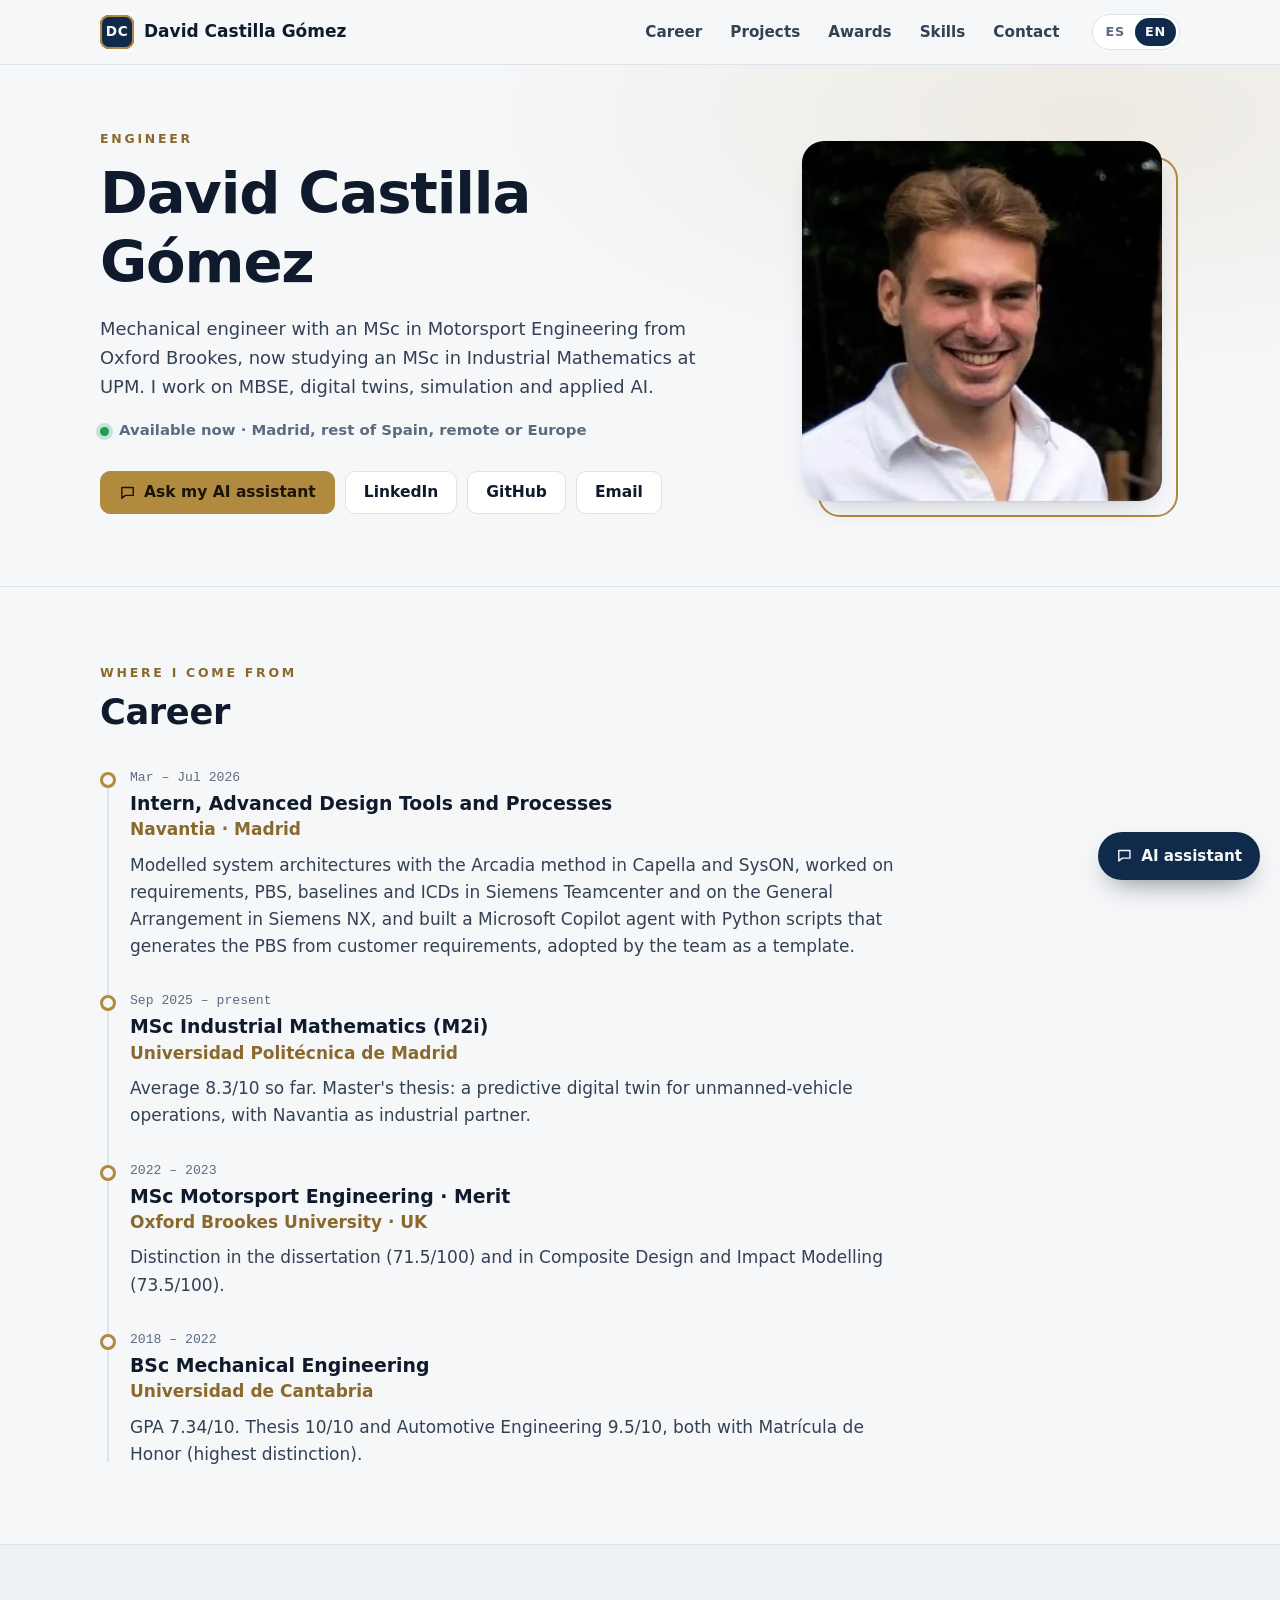
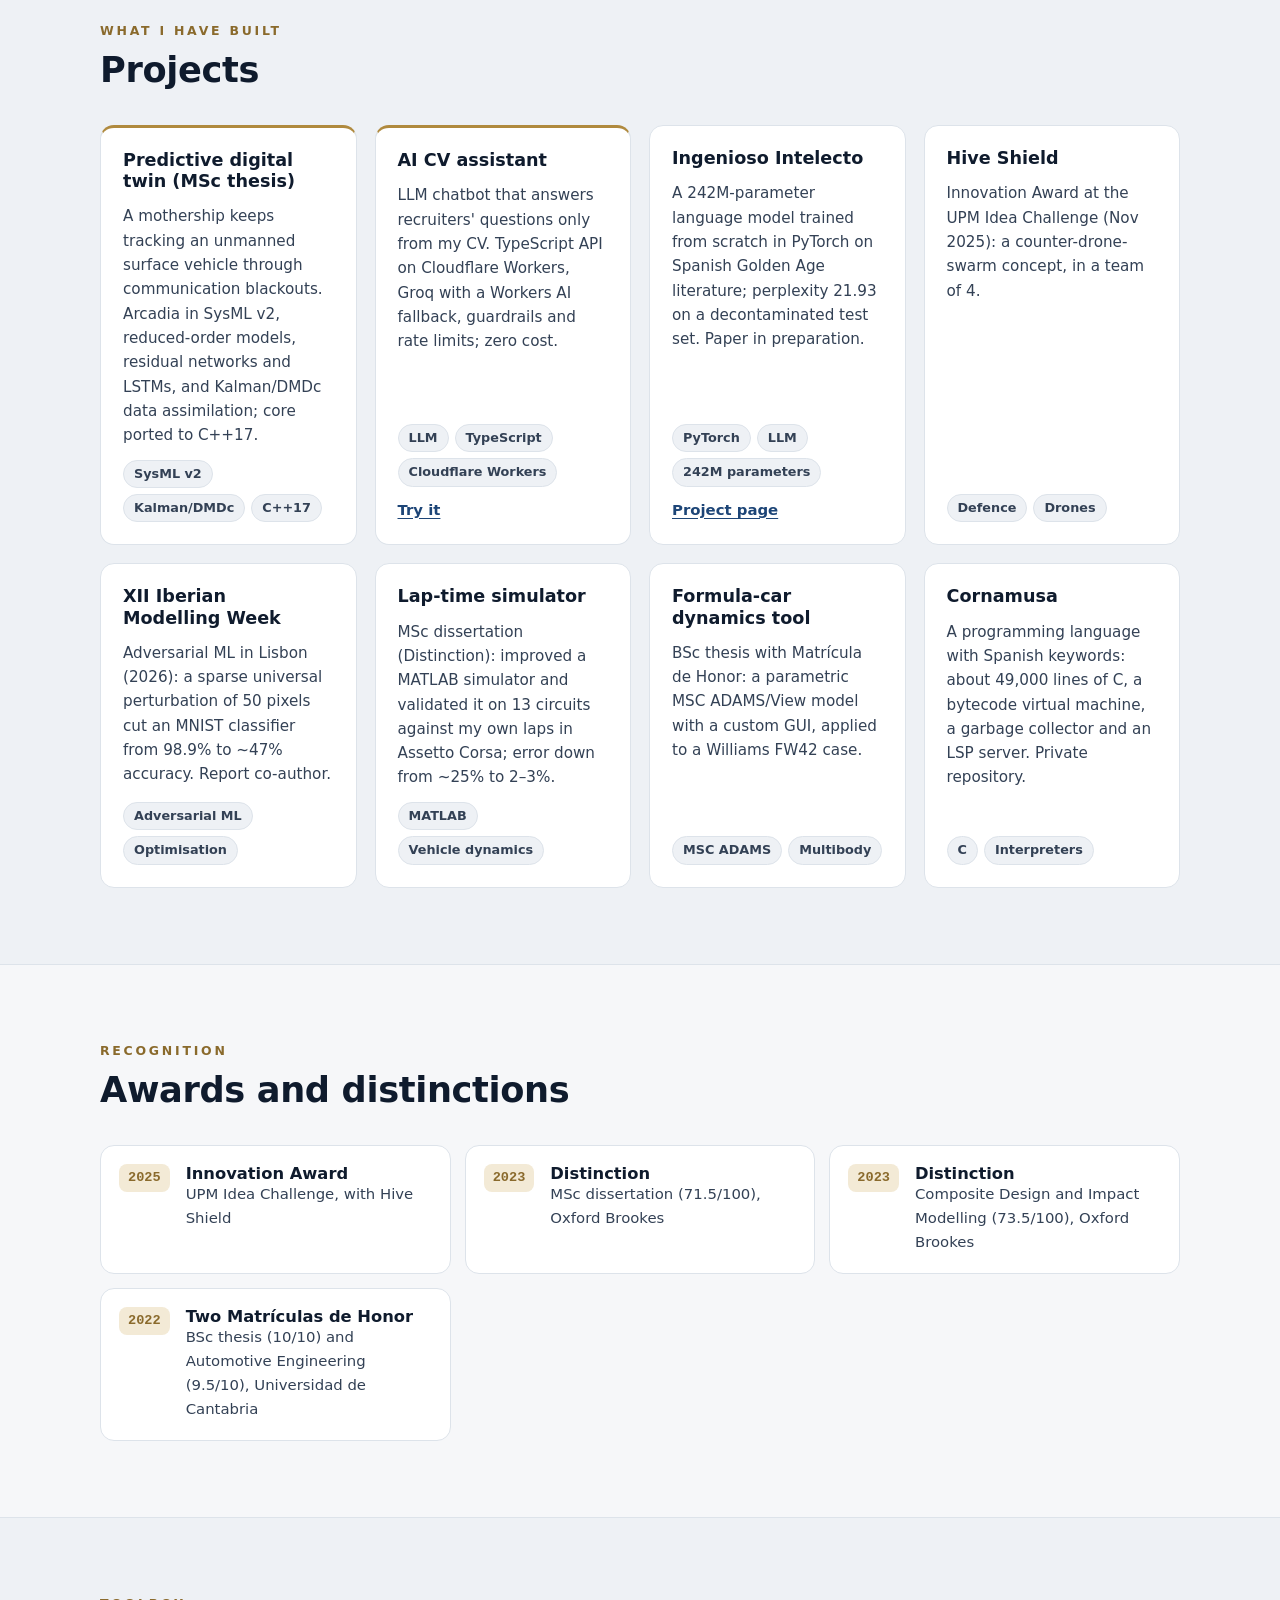
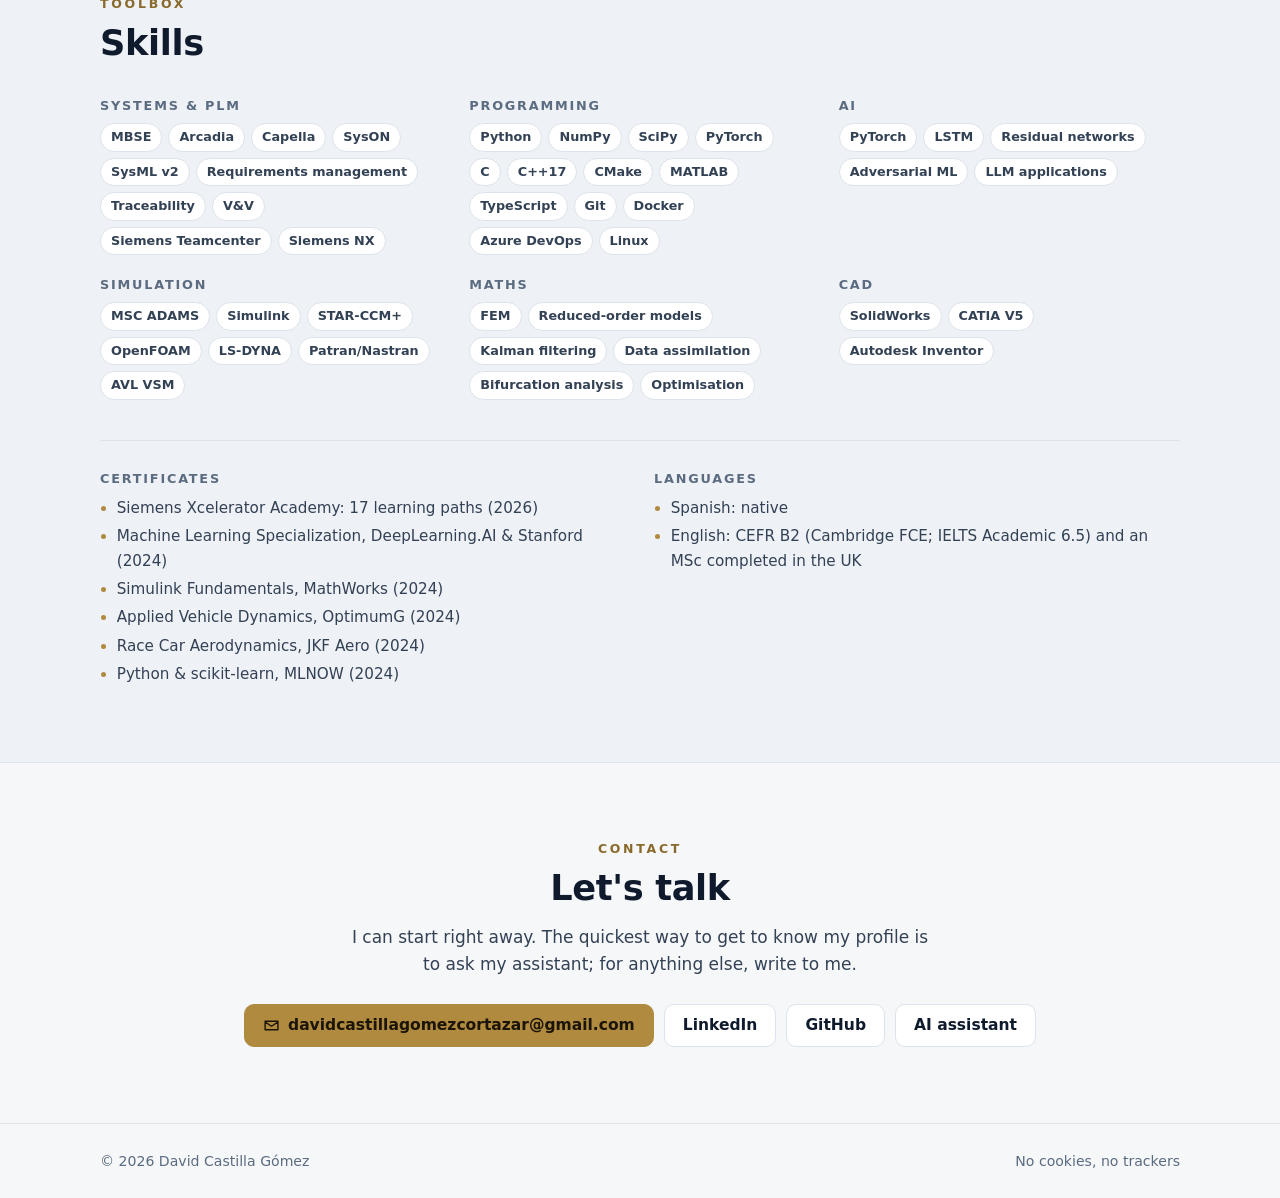
==== commit 96515330: "Quitar la marca de contenido: solo ingeniería" ====
--- a/index.html
+++ b/index.html
@@ -104,12 +104,6 @@
             <p class="tl-org">Universidad de Cantabria</p>
             <p data-i18n="p4text">Nota media 7,34/10. TFG 10/10 y Automóviles 9,5/10, ambos con Matrícula de Honor.</p>
           </li>
-          <li class="tl-item tl-item-side">
-            <p class="tl-date" data-i18n="p5date">2014 – jul 2025</p>
-            <h3 data-i18n="p5title">Fundador y creador de contenido</h3>
-            <p class="tl-org" data-i18n="p5org">ElReyGuiri · marca de contenido de Fórmula 1</p>
-            <p data-i18n="p5text">Unos 595.000 seguidores entre YouTube, Twitch, X, Instagram y TikTok; creador para DUX Gaming y Veloce Esports (Reino Unido).</p>
-          </li>
         </ol>
       </div>
     </section>
@@ -176,8 +170,6 @@
           <li><span class="award-year">2023</span><div><h3>Distinction</h3><p data-i18n="a2text">Proyecto final del MSc (71,5/100), Oxford Brookes</p></div></li>
           <li><span class="award-year">2023</span><div><h3>Distinction</h3><p data-i18n="a3text">Composite Design and Impact Modelling (73,5/100), Oxford Brookes</p></div></li>
           <li><span class="award-year">2022</span><div><h3 data-i18n="a4title">Dos Matrículas de Honor</h3><p data-i18n="a4text">TFG (10/10) y Automóviles (9,5/10), Universidad de Cantabria</p></div></li>
-          <li><span class="award-year">2019</span><div><h3 data-i18n="a5title">Trofeo de Karting</h3><p data-i18n="a5text">Ganador, Universidad de Cantabria</p></div></li>
-          <li><span class="award-year">2019</span><div><h3>F1 Esports Series</h3><p data-i18n="a6text">Clasificado para los playoffs</p></div></li>
         </ul>
       </div>
     </section>
